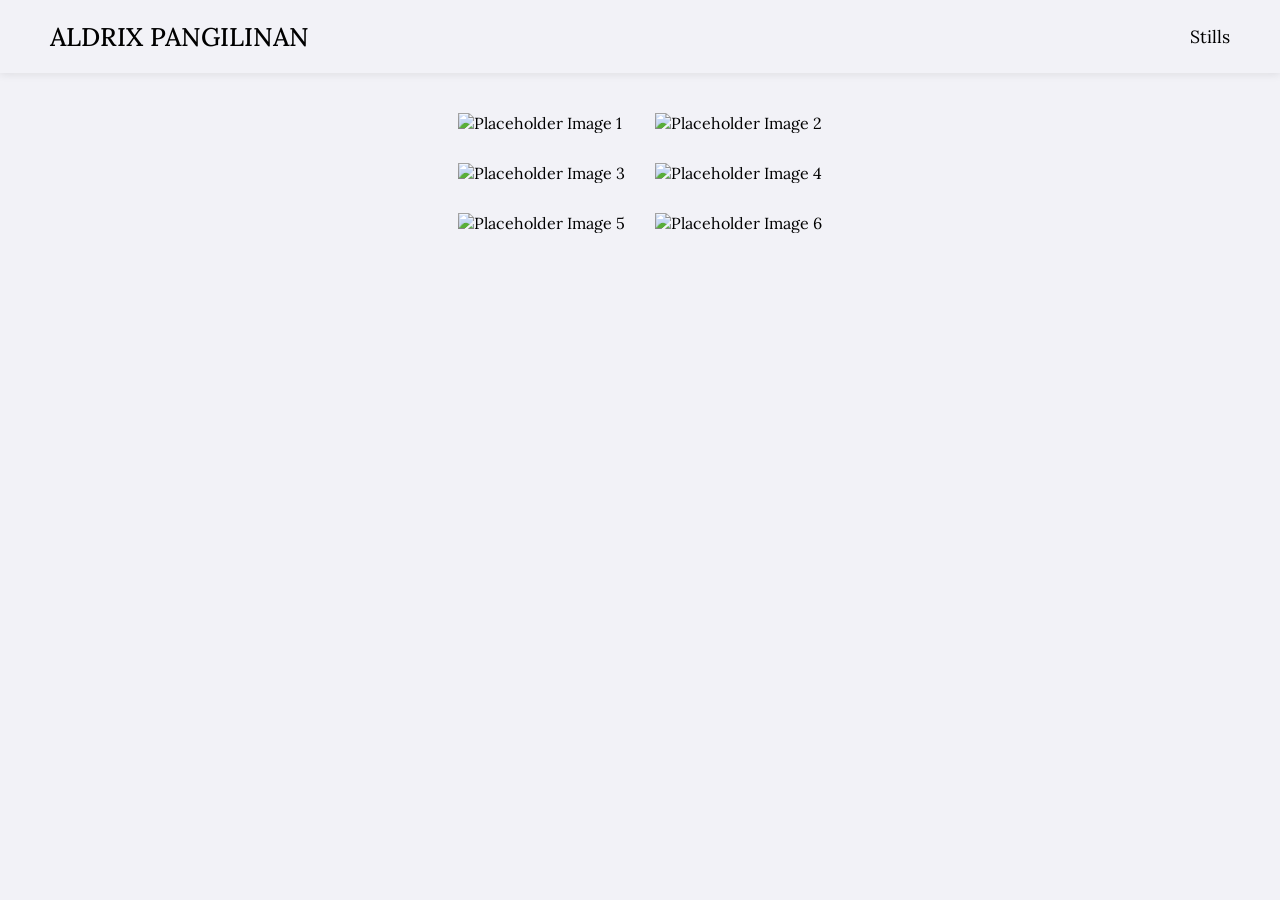
==== stills.html @ ab928d3a "Add files via upload" ====
<!DOCTYPE html>
<html lang="en">
<head>
    <meta charset="UTF-8">
    <meta name="viewport" content="width=device-width, initial-scale=1.0">
    <title>Portfolio | Stills</title>
    <link rel="stylesheet" href="stillsstyle.css">
</head>
<body>
    <header>
<div>
    <h1>
        <a href="index.html">ALDRIX PANGILINAN</a>
    </h1>
</div>
        <nav>
            <a href="stills.html">Stills</a>
        </nav>
    </header>
    <main>
        <section class="gallery">

            <div class="gallery-item">
                <img src="https://www.wolflair.com/wp-content/uploads/2017/01/placeholder.jpg" alt="Placeholder Image 1">
            </div>

            <div class="gallery-item">
                <img src="https://www.wolflair.com/wp-content/uploads/2017/01/placeholder.jpg" alt="Placeholder Image 2">
            </div>

            <div class="gallery-item">
                <img src="https://www.wolflair.com/wp-content/uploads/2017/01/placeholder.jpg" alt="Placeholder Image 3">
            </div>

            <div class="gallery-item">
                <img src="https://www.wolflair.com/wp-content/uploads/2017/01/placeholder.jpg" alt="Placeholder Image 4">
            </div>

            <div class="gallery-item">
                <img src="https://www.wolflair.com/wp-content/uploads/2017/01/placeholder.jpg" alt="Placeholder Image 5">
            </div>

            <div class="gallery-item">
                <img src="https://www.wolflair.com/wp-content/uploads/2017/01/placeholder.jpg" alt="Placeholder Image 6">
            </div>
        </section>
    </main>
</body>
</html>
---- stillsstyle.css ----
/* Google Font */
@import url('https://fonts.googleapis.com/css2?family=Lora:wght@400;500;600&display=swap');

* {
    margin: 0;
    padding: 0;
    box-sizing: border-box;
}

body {
    font-family: "Lora", serif;
    background-color: rgb(242, 242, 247);
    color: #000;
}

/* Header */

header {
    background-color: rgb(242, 242, 247);
    display: flex;
    justify-content: space-between;
    align-items: center;
    padding: 20px 50px;
    box-shadow: 0 2px 8px rgba(0, 0, 0, 0.08);
    position: sticky;
    top: 0;
    z-index: 100;
}

header h1 {
    font-size: 1.6rem;
    font-weight: 500;
}

nav a {
    text-decoration: none;
    color: black;
    font-size: 1.1rem;
    transition: opacity 0.2s ease;
}

nav a:hover {
    opacity: 0.7;
}

/* Main */

main {
    display: flex;
    flex-direction: column;
    align-items: center;
    padding: 40px 50px;
}

/* Video */

video {
    width: 95%;
    height: 78vh;
    object-fit: cover;
    display: block;
}

/* Button */

button {
    margin-top: 35px;
    padding: 12px 28px;
    border: 2px solid black;
    border-radius: 999px;
    background: transparent;
    color: black;
    font-family: "Lora", serif;
    font-size: 1rem;
    cursor: pointer;

    transition:
        background-color 0.2s ease,
        color 0.2s ease,
        transform 0.2s ease;
}

button:hover {
    background-color: rgba(0, 0, 0, 0.12);
    transform: scale(0.96);
}

button:active {
    transform: scale(0.93);
}

.gallery {
    display: grid;
    grid-template-columns: repeat(2, 1fr);
    gap: 30px;
}

.gallery img {
    width: 100%;
    display: block;
}
header h1 a {
    text-decoration: none;
    color: black;
}

header h1 a:hover {
    opacity: 0.7;
}
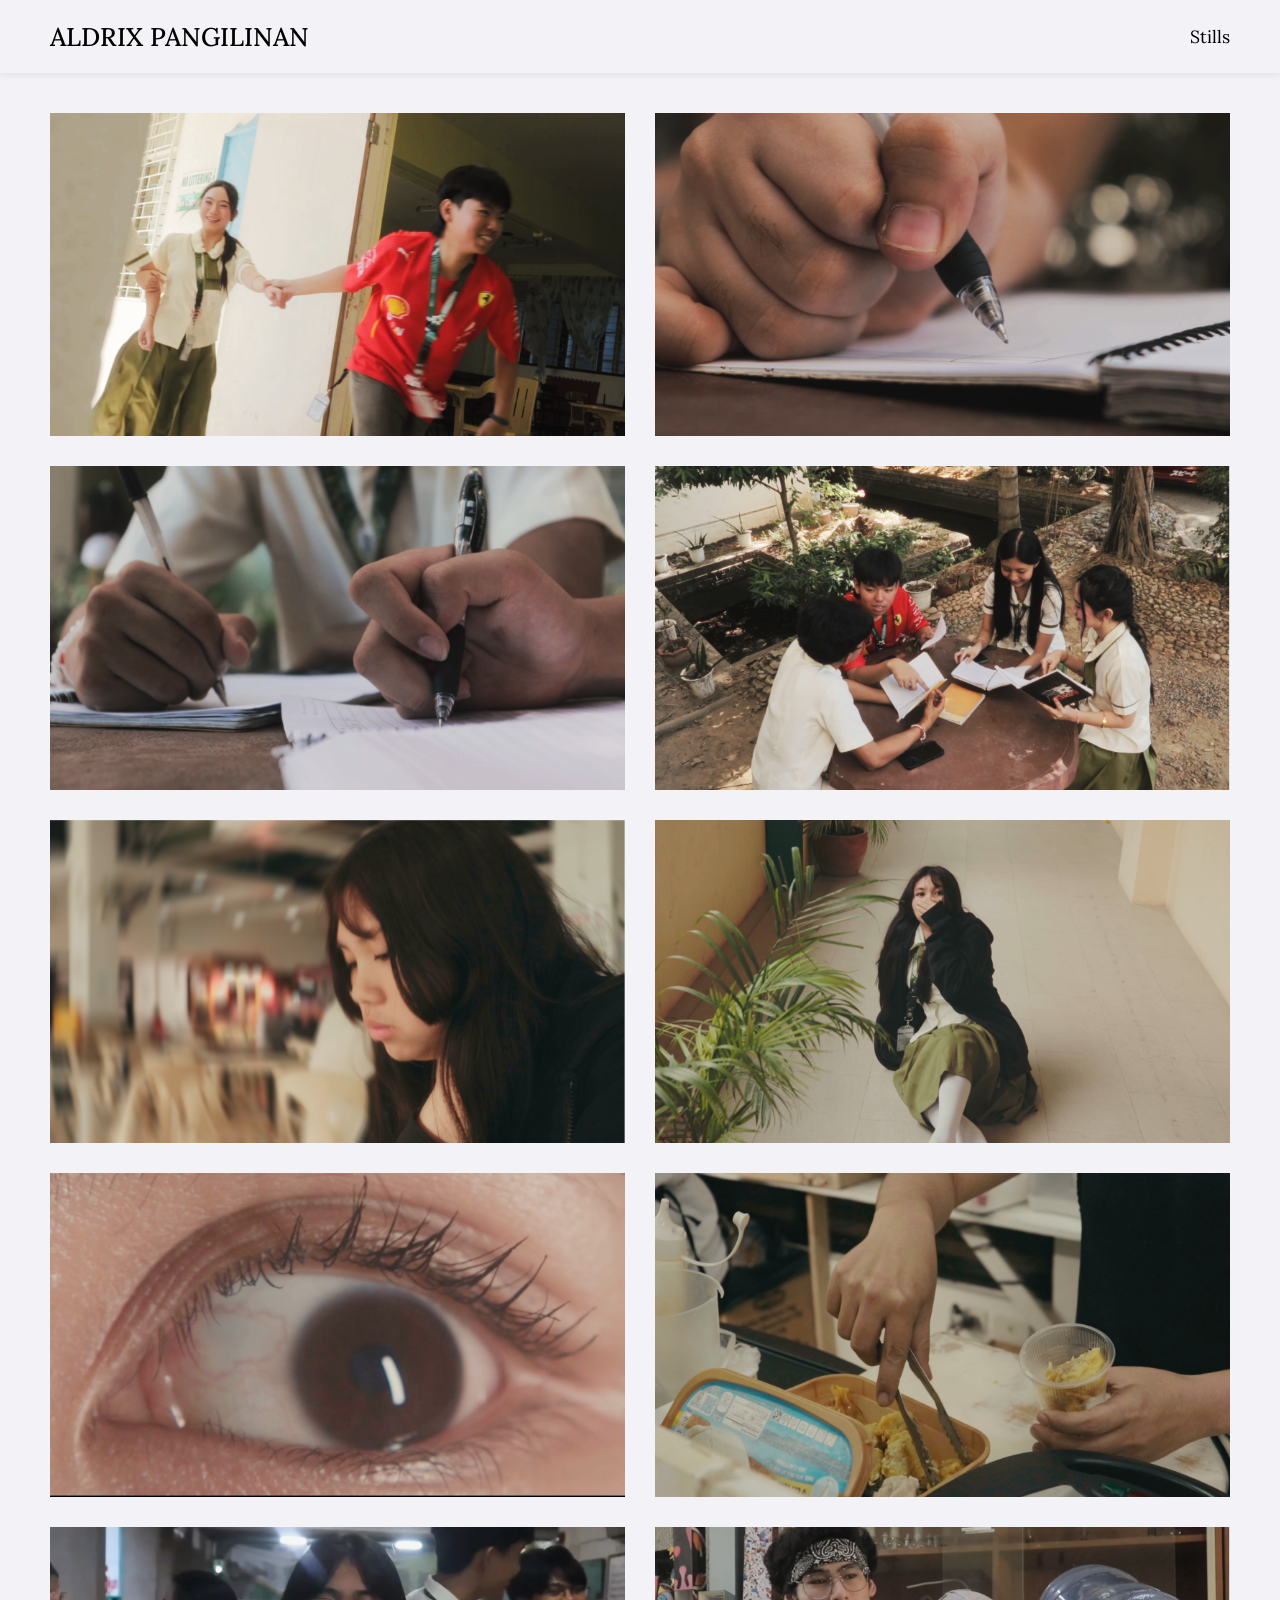
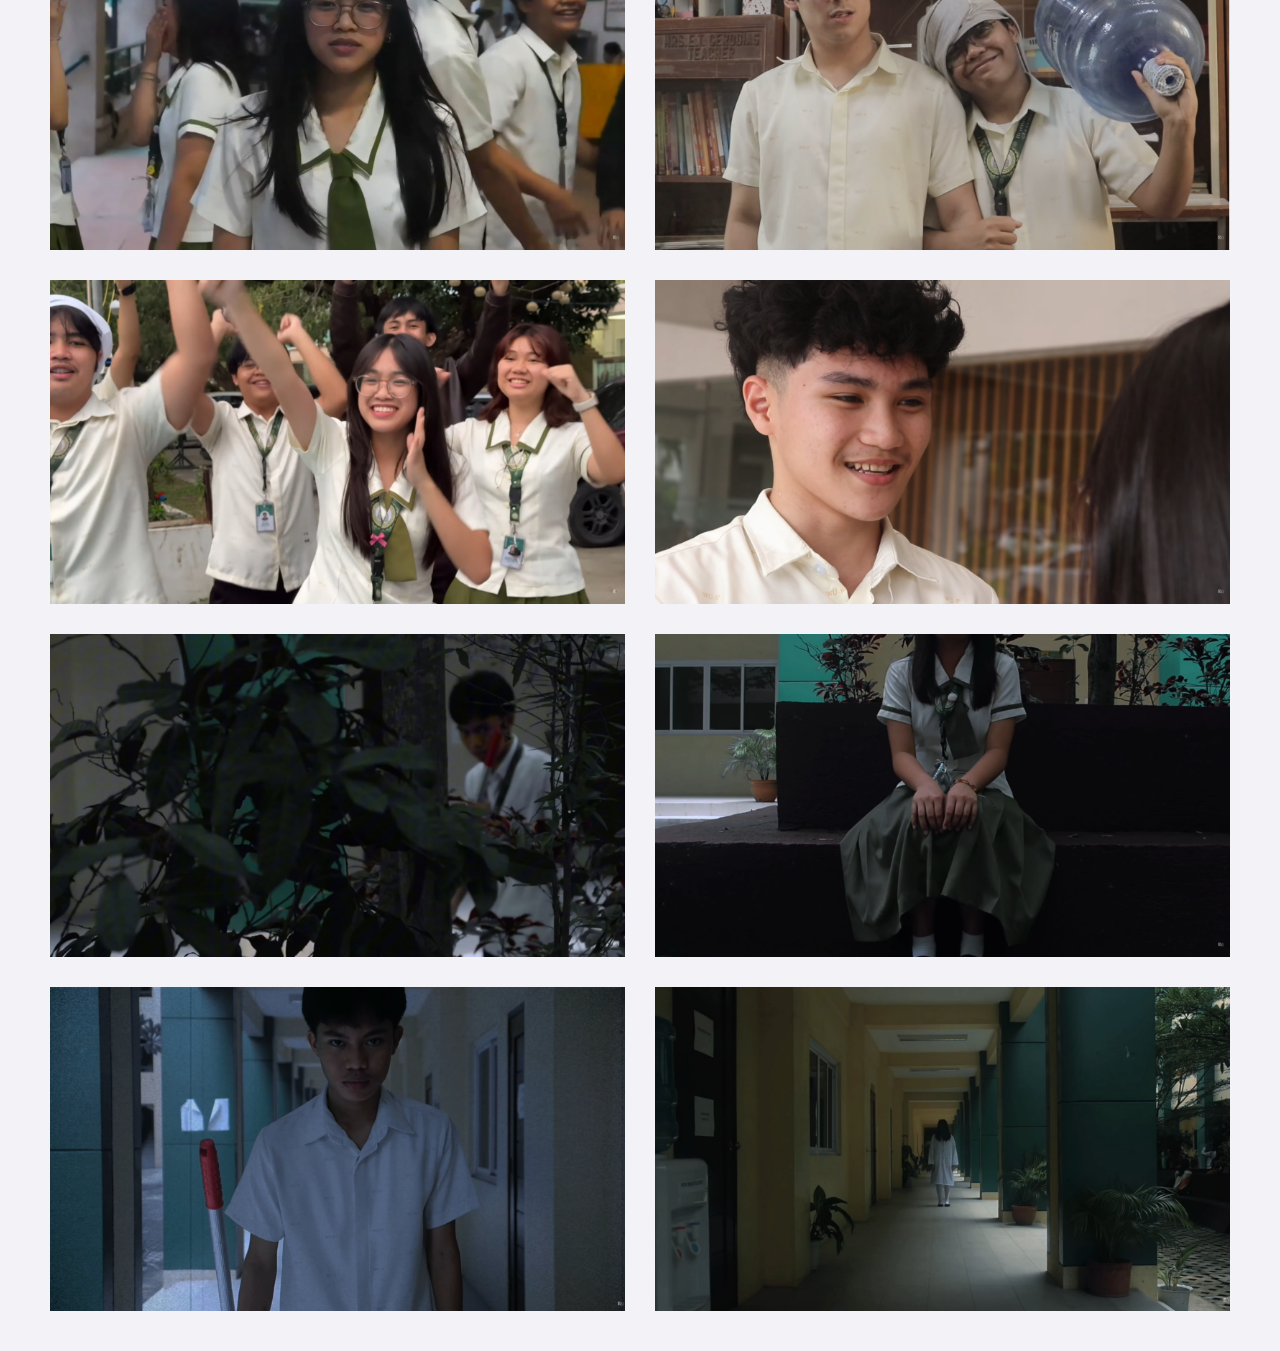
==== commit 6b5cfabe: "Add files via upload" ====
--- a/stills.html
+++ b/stills.html
@@ -21,28 +21,69 @@
         <section class="gallery">
 
             <div class="gallery-item">
-                <img src="https://www.wolflair.com/wp-content/uploads/2017/01/placeholder.jpg" alt="Placeholder Image 1">
+                <img src="/stills/still1.png" alt="Placeholder Image 1">
             </div>
 
             <div class="gallery-item">
-                <img src="https://www.wolflair.com/wp-content/uploads/2017/01/placeholder.jpg" alt="Placeholder Image 2">
+                <img src="/stills/still2.png" alt="Placeholder Image 1">
             </div>
 
             <div class="gallery-item">
-                <img src="https://www.wolflair.com/wp-content/uploads/2017/01/placeholder.jpg" alt="Placeholder Image 3">
+                <img src="/stills/still3.png" alt="Placeholder Image 1">
             </div>
 
             <div class="gallery-item">
-                <img src="https://www.wolflair.com/wp-content/uploads/2017/01/placeholder.jpg" alt="Placeholder Image 4">
+                <img src="/stills/still4.png" alt="Placeholder Image 1">
+            </div>
+            <div class="gallery-item">
+                <img src="/stills/still5.png" alt="Placeholder Image 1">
             </div>
 
             <div class="gallery-item">
-                <img src="https://www.wolflair.com/wp-content/uploads/2017/01/placeholder.jpg" alt="Placeholder Image 5">
+                <img src="/stills/still6.png" alt="Placeholder Image 1">
             </div>
 
             <div class="gallery-item">
-                <img src="https://www.wolflair.com/wp-content/uploads/2017/01/placeholder.jpg" alt="Placeholder Image 6">
+                <img src="/stills/still7.png" alt="Placeholder Image 1">
+            </div>            
+
+            <div class="gallery-item">
+                <img src="/stills/still8.png" alt="Placeholder Image 1">
             </div>
+
+           <div class="gallery-item">
+                <img src="/stills/still9.png" alt="Placeholder Image 1">
+            </div>
+
+           <div class="gallery-item">
+                <img src="/stills/still10.png" alt="Placeholder Image 1">
+            </div>
+            
+           <div class="gallery-item">
+                <img src="/stills/still11.png" alt="Placeholder Image 1">
+            </div>
+
+           <div class="gallery-item">
+                <img src="/stills/still12.png" alt="Placeholder Image 1">
+            </div>
+
+           <div class="gallery-item">
+                <img src="/stills/still13.png" alt="Placeholder Image 1">
+            </div>
+
+           <div class="gallery-item">
+                <img src="/stills/still14.png" alt="Placeholder Image 1">
+            </div>
+
+           <div class="gallery-item">
+                <img src="/stills/still15.png" alt="Placeholder Image 1">
+            </div>
+
+           <div class="gallery-item">
+                <img src="/stills/still16.png" alt="Placeholder Image 1">
+            </div>
+
+
         </section>
     </main>
 </body>
--- a/stillsstyle.css
+++ b/stillsstyle.css
@@ -37,6 +37,7 @@
     color: black;
     font-size: 1.1rem;
     transition: opacity 0.2s ease;
+    font-weight: 2800;
 }
 
 nav a:hover {
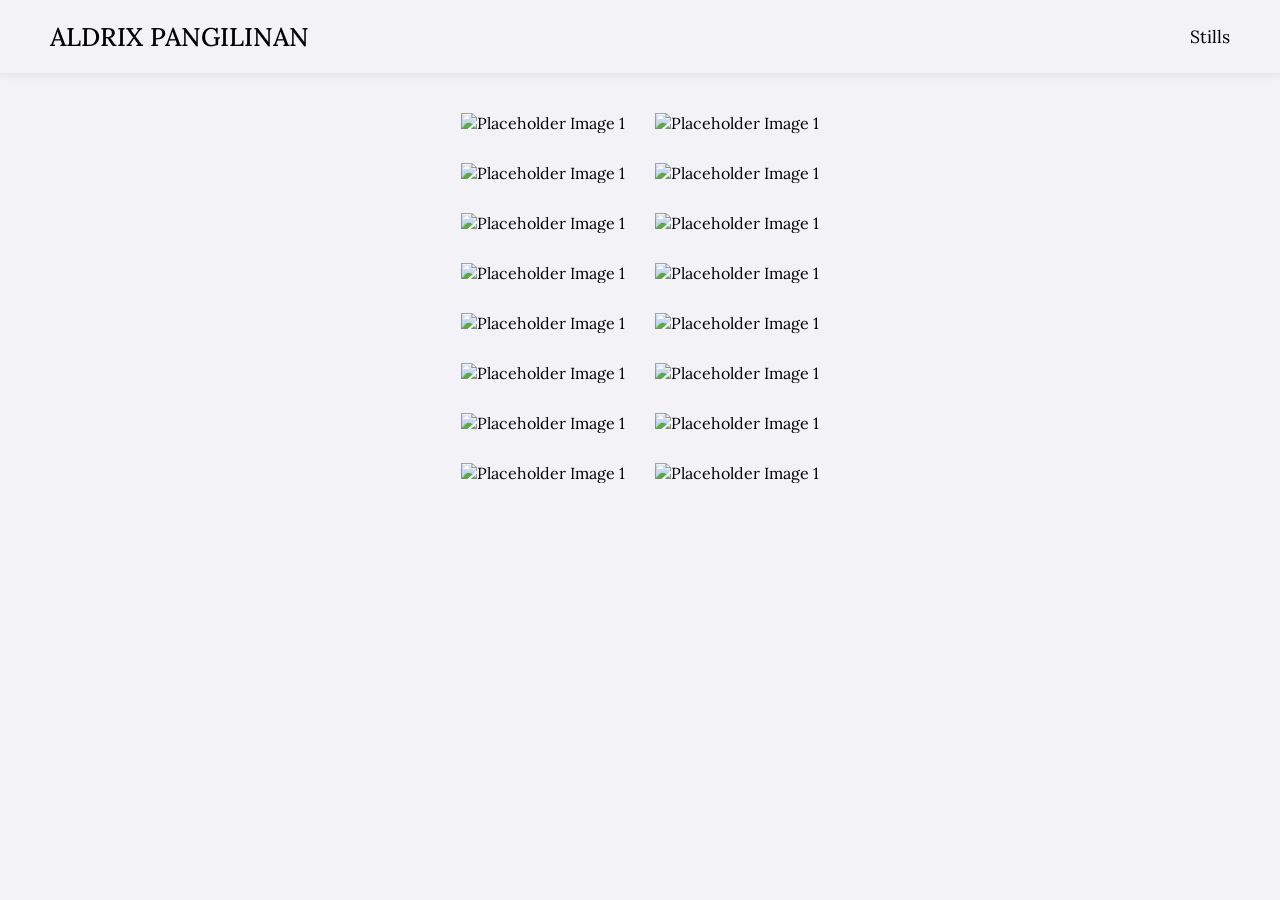
==== commit a754c4ef: "Add files via upload" ====
--- a/stills.html
+++ b/stills.html
@@ -21,69 +21,67 @@
         <section class="gallery">
 
             <div class="gallery-item">
-                <img src="/stills/still1.png" alt="Placeholder Image 1">
+                <img src="drixportfolio/stills/still1.png" alt="Placeholder Image 1">
             </div>
 
             <div class="gallery-item">
-                <img src="/stills/still2.png" alt="Placeholder Image 1">
+                <img src="drixportfolio/stills/still2.png" alt="Placeholder Image 1">
             </div>
 
             <div class="gallery-item">
-                <img src="/stills/still3.png" alt="Placeholder Image 1">
+                <img src="drixportfolio/stills/still3.png" alt="Placeholder Image 1">
             </div>
 
             <div class="gallery-item">
-                <img src="/stills/still4.png" alt="Placeholder Image 1">
+                <img src="drixportfolio/stills/still4.png" alt="Placeholder Image 1">
             </div>
             <div class="gallery-item">
-                <img src="/stills/still5.png" alt="Placeholder Image 1">
+                <img src="drixportfolio/stills/still5.png" alt="Placeholder Image 1">
             </div>
 
             <div class="gallery-item">
-                <img src="/stills/still6.png" alt="Placeholder Image 1">
+                <img src="drixportfolio/stills/still6.png" alt="Placeholder Image 1">
             </div>
 
             <div class="gallery-item">
-                <img src="/stills/still7.png" alt="Placeholder Image 1">
+                <img src="drixportfolio/stills/still7.png" alt="Placeholder Image 1">
             </div>            
 
             <div class="gallery-item">
-                <img src="/stills/still8.png" alt="Placeholder Image 1">
+                <img src="drixportfolio/stills/still8.png" alt="Placeholder Image 1">
             </div>
 
            <div class="gallery-item">
-                <img src="/stills/still9.png" alt="Placeholder Image 1">
+                <img src="drixportfolio/stills/still9.png" alt="Placeholder Image 1">
             </div>
 
            <div class="gallery-item">
-                <img src="/stills/still10.png" alt="Placeholder Image 1">
+                <img src="drixportfolio/stills/still10.png" alt="Placeholder Image 1">
             </div>
             
            <div class="gallery-item">
-                <img src="/stills/still11.png" alt="Placeholder Image 1">
+                <img src="drixportfolio/stills/still11.png" alt="Placeholder Image 1">
             </div>
 
            <div class="gallery-item">
-                <img src="/stills/still12.png" alt="Placeholder Image 1">
+                <img src="drixportfolio/stills/still12.png" alt="Placeholder Image 1">
             </div>
 
            <div class="gallery-item">
-                <img src="/stills/still13.png" alt="Placeholder Image 1">
+                <img src="drixportfolio/stills/still13.png" alt="Placeholder Image 1">
             </div>
 
            <div class="gallery-item">
-                <img src="/stills/still14.png" alt="Placeholder Image 1">
+                <img src="drixportfolio/stills/still14.png" alt="Placeholder Image 1">
             </div>
 
            <div class="gallery-item">
-                <img src="/stills/still15.png" alt="Placeholder Image 1">
+                <img src="drixportfolio/stills/still15.png" alt="Placeholder Image 1">
             </div>
 
            <div class="gallery-item">
-                <img src="/stills/still16.png" alt="Placeholder Image 1">
+                <img src="drixportfolio/stills/still16.png" alt="Placeholder Image 1">
             </div>
-
-
         </section>
     </main>
 </body>
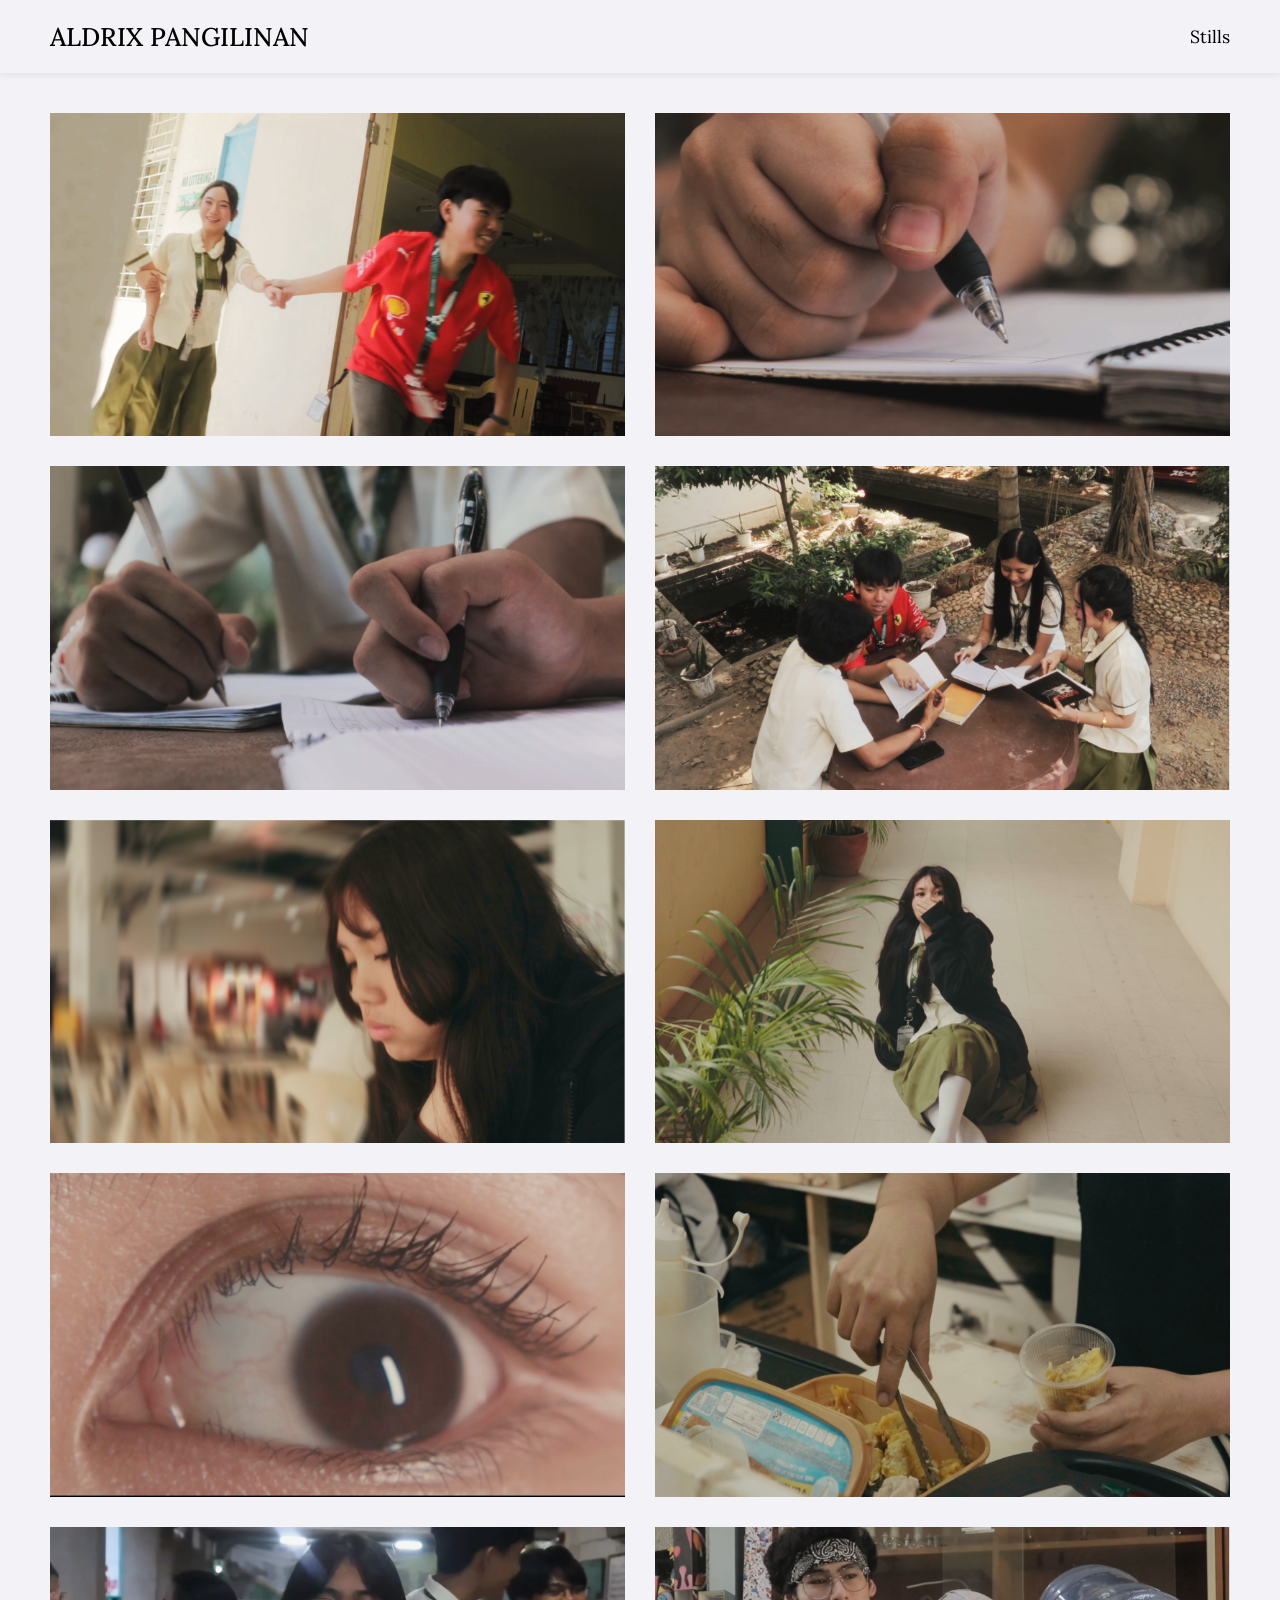
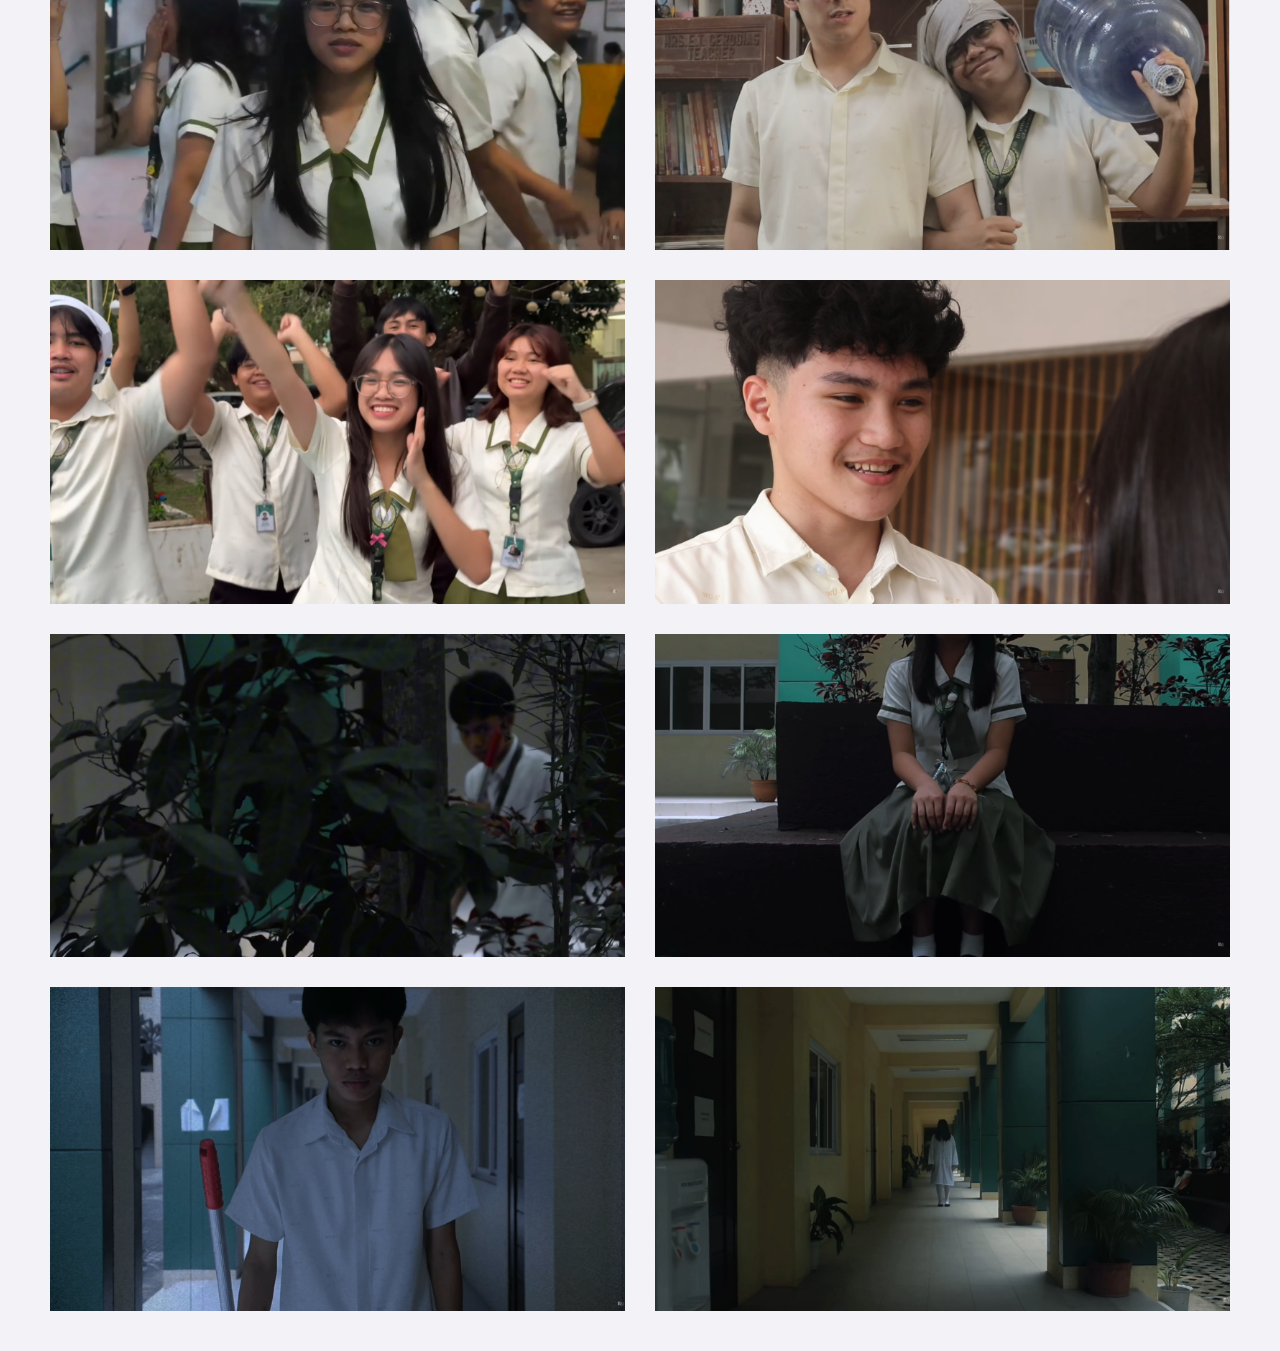
==== commit b7d39a92: "Add files via upload" ====
--- a/stills.html
+++ b/stills.html
@@ -21,66 +21,66 @@
         <section class="gallery">
 
             <div class="gallery-item">
-                <img src="drixportfolio/stills/still1.png" alt="Placeholder Image 1">
+                <img src="still1.png" alt="Placeholder Image 1">
             </div>
 
             <div class="gallery-item">
-                <img src="drixportfolio/stills/still2.png" alt="Placeholder Image 1">
+                <img src="still2.png" alt="Placeholder Image 1">
             </div>
 
             <div class="gallery-item">
-                <img src="drixportfolio/stills/still3.png" alt="Placeholder Image 1">
+                <img src="still3.png" alt="Placeholder Image 1">
             </div>
 
             <div class="gallery-item">
-                <img src="drixportfolio/stills/still4.png" alt="Placeholder Image 1">
+                <img src="still4.png" alt="Placeholder Image 1">
             </div>
             <div class="gallery-item">
-                <img src="drixportfolio/stills/still5.png" alt="Placeholder Image 1">
+                <img src="still5.png" alt="Placeholder Image 1">
             </div>
 
             <div class="gallery-item">
-                <img src="drixportfolio/stills/still6.png" alt="Placeholder Image 1">
+                <img src="still6.png" alt="Placeholder Image 1">
             </div>
 
             <div class="gallery-item">
-                <img src="drixportfolio/stills/still7.png" alt="Placeholder Image 1">
+                <img src="still7.png" alt="Placeholder Image 1">
             </div>            
 
             <div class="gallery-item">
-                <img src="drixportfolio/stills/still8.png" alt="Placeholder Image 1">
+                <img src="still8.png" alt="Placeholder Image 1">
             </div>
 
            <div class="gallery-item">
-                <img src="drixportfolio/stills/still9.png" alt="Placeholder Image 1">
+                <img src="still9.png" alt="Placeholder Image 1">
             </div>
 
            <div class="gallery-item">
-                <img src="drixportfolio/stills/still10.png" alt="Placeholder Image 1">
+                <img src="still10.png" alt="Placeholder Image 1">
             </div>
             
            <div class="gallery-item">
-                <img src="drixportfolio/stills/still11.png" alt="Placeholder Image 1">
+                <img src="still11.png" alt="Placeholder Image 1">
             </div>
 
            <div class="gallery-item">
-                <img src="drixportfolio/stills/still12.png" alt="Placeholder Image 1">
+                <img src="still12.png" alt="Placeholder Image 1">
             </div>
 
            <div class="gallery-item">
-                <img src="drixportfolio/stills/still13.png" alt="Placeholder Image 1">
+                <img src="still13.png" alt="Placeholder Image 1">
             </div>
 
            <div class="gallery-item">
-                <img src="drixportfolio/stills/still14.png" alt="Placeholder Image 1">
+                <img src="still14.png" alt="Placeholder Image 1">
             </div>
 
            <div class="gallery-item">
-                <img src="drixportfolio/stills/still15.png" alt="Placeholder Image 1">
+                <img src="still15.png" alt="Placeholder Image 1">
             </div>
 
            <div class="gallery-item">
-                <img src="drixportfolio/stills/still16.png" alt="Placeholder Image 1">
+                <img src="still16.png" alt="Placeholder Image 1">
             </div>
         </section>
     </main>
